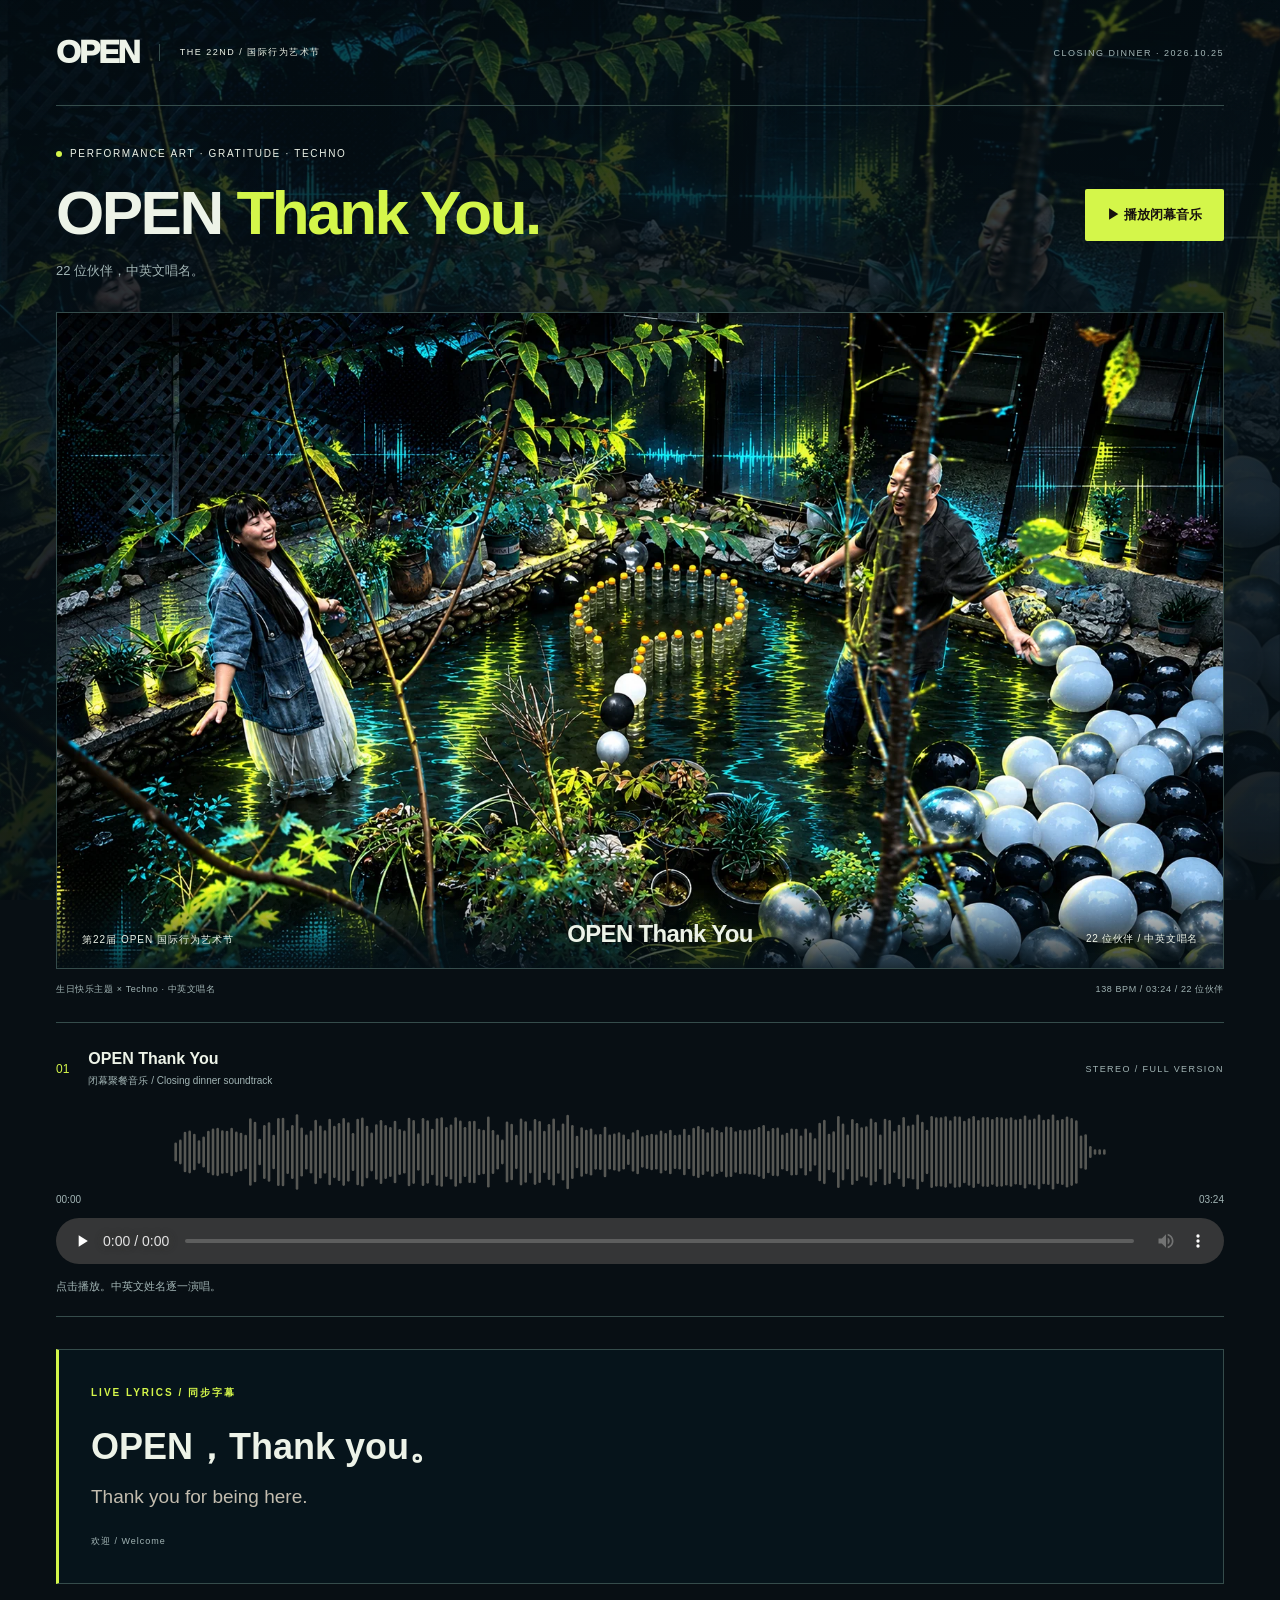
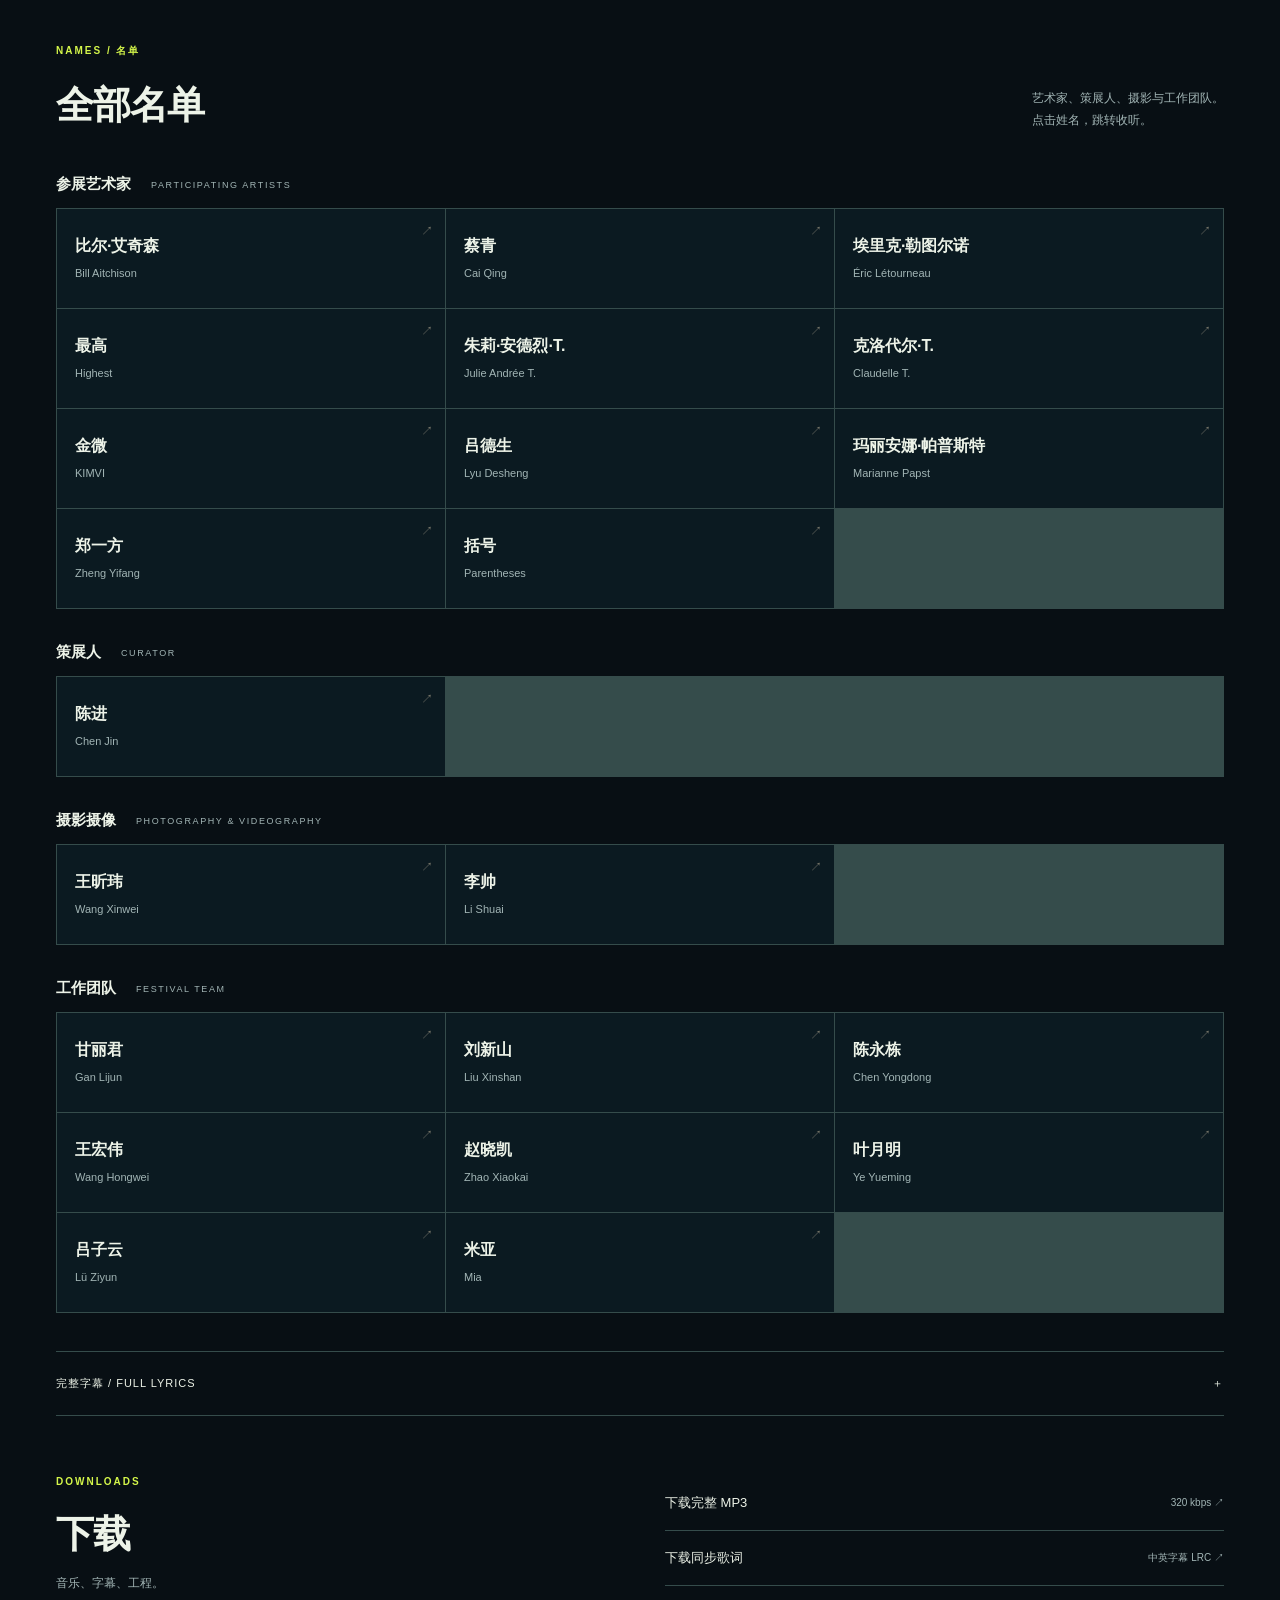
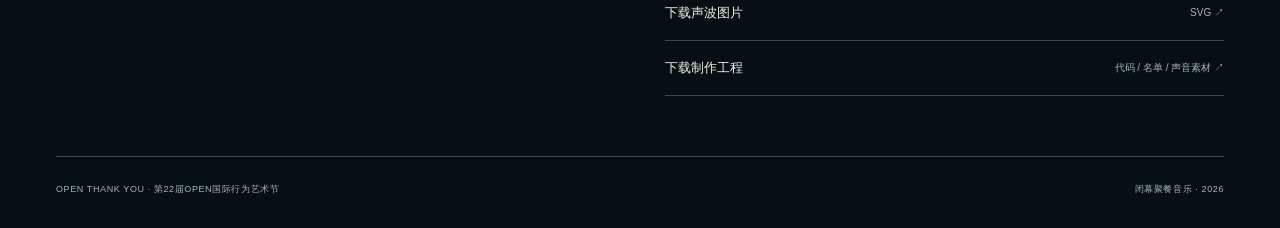
==== open-thank-you/index.html @ a4575317 "Add OPEN Thank You music page with full audio and performance photo" ====
<!doctype html><html lang="zh-CN"><head><meta charset="utf-8"><meta name="viewport" content="width=device-width,initial-scale=1"><meta name="theme-color" content="#11110f"><meta name="description" content="OPEN Thank You：第22届OPEN国际行为艺术节闭幕聚餐音乐。生日快乐歌旋律 × Techno，22位艺术家、策展人及工作人员的中英文唱名，同步字幕与完整音频下载。"><title>OPEN Thank You · 第22届国际行为艺术节</title><link rel="icon" href="assets/favicon.svg" type="image/svg+xml"><link rel="stylesheet" href="style.css?v=names2"></head><body><main>
<header><a href="#" class="brand">OPEN<span>THE 22ND / 国际行为艺术节</span></a><span class="header-note">CLOSING DINNER · 2026.10.25</span></header>
<section class="cover-section" aria-labelledby="title"><div class="cover-heading"><div><div class="eyebrow"><i></i> PERFORMANCE ART · GRATITUDE · TECHNO</div><h1 id="title">OPEN <em>Thank You.</em></h1><p class="cover-subtitle">22 位伙伴，中英文唱名。</p></div><button id="hero-play" class="play-button" type="button" aria-controls="audio" aria-pressed="false">▶ 播放闭幕音乐</button></div>
<figure class="illustrated-cover"><img src="assets/performance-techno-v2.webp" width="1672" height="941" alt="用户提供的现场照片经Techno风格化：两位表演者站在庭院池塘中，周围有环形瓶子装置、植物与黑白银气球，画面以冷青色和荧光绿呈现。" fetchpriority="high"><figcaption><span>第22届 OPEN 国际行为艺术节</span><strong>OPEN Thank You</strong><small>22 位伙伴 / 中英文唱名</small></figcaption></figure>
<div class="cover-footnote"><span>生日快乐主题 × Techno · 中英文唱名</span><span>138 BPM / 03:24 / 22 位伙伴</span></div></section>
<section class="player" aria-label="完整音乐播放器"><div class="player-top"><div><span class="track-no">01</span><div class="track-name">OPEN Thank You<small>闭幕聚餐音乐 / Closing dinner soundtrack</small></div></div><span class="quality">STEREO / FULL VERSION</span></div>
<div class="wave-wrap"><img src="assets/waveform-v2.svg" alt="歌曲声波图" width="1000" height="90"><div class="wave-progress" id="wave-progress" aria-hidden="true"><img src="assets/waveform-v2.svg" alt="" width="1000" height="90"></div><input id="seek" type="range" min="0" max="204" step=".1" value="0" aria-label="播放进度，单位秒"></div><div class="time-row"><span id="elapsed">00:00</span><span>03:24</span></div>
<audio id="audio" controls preload="none" src="assets/open-thank-you-v2.mp3"><track kind="subtitles" src="assets/subtitles-v2.vtt" srclang="zh" label="中英字幕">你的浏览器不支持音频播放，请使用下载链接。</audio><p id="status" class="hint" aria-live="polite">点击播放。中英文姓名逐一演唱。</p></section>
<section class="subtitle-panel" aria-label="同步中英字幕"><div id="caption-role" class="section-label">LIVE LYRICS / 同步字幕</div><p id="caption-main">OPEN，Thank you。</p><p id="caption-translation" lang="en">Thank you for being here.</p><span id="section-now">欢迎 / Welcome</span></section>
<section class="credits" aria-labelledby="credits-title"><div class="section-label">NAMES / 名单</div><div class="credits-heading"><h2 id="credits-title">全部名单</h2><p>艺术家、策展人、摄影与工作团队。<br>点击姓名，跳转收听。</p></div><section class="credit-group"><div class="group-label"><h3>参展艺术家</h3><span>PARTICIPATING ARTISTS</span></div><div class="people-grid"><button class="person" type="button" data-person="p00" data-seek="13.968" aria-label="收听 比尔·艾奇森 / Bill Aitchison"><span class="person-zh">比尔·艾奇森</span><span class="person-en" lang="en">Bill Aitchison</span><span class="person-play" aria-hidden="true">↗</span></button><button class="person" type="button" data-person="p01" data-seek="20.9246" aria-label="收听 蔡青 / Cai Qing"><span class="person-zh">蔡青</span><span class="person-en" lang="en">Cai Qing</span><span class="person-play" aria-hidden="true">↗</span></button><button class="person" type="button" data-person="p02" data-seek="27.8811" aria-label="收听 埃里克·勒图尔诺 / Éric Létourneau"><span class="person-zh">埃里克·勒图尔诺</span><span class="person-en" lang="en">Éric Létourneau</span><span class="person-play" aria-hidden="true">↗</span></button><button class="person" type="button" data-person="p03" data-seek="34.8376" aria-label="收听 最高 / Highest"><span class="person-zh">最高</span><span class="person-en" lang="en">Highest</span><span class="person-play" aria-hidden="true">↗</span></button><button class="person" type="button" data-person="p04" data-seek="41.7941" aria-label="收听 朱莉·安德烈·T. / Julie Andrée T."><span class="person-zh">朱莉·安德烈·T.</span><span class="person-en" lang="en">Julie Andrée T.</span><span class="person-play" aria-hidden="true">↗</span></button><button class="person" type="button" data-person="p05" data-seek="48.7507" aria-label="收听 克洛代尔·T. / Claudelle T."><span class="person-zh">克洛代尔·T.</span><span class="person-en" lang="en">Claudelle T.</span><span class="person-play" aria-hidden="true">↗</span></button><button class="person" type="button" data-person="p06" data-seek="55.7072" aria-label="收听 金微 / KIMVI"><span class="person-zh">金微</span><span class="person-en" lang="en">KIMVI</span><span class="person-play" aria-hidden="true">↗</span></button><button class="person" type="button" data-person="p07" data-seek="62.6637" aria-label="收听 吕德生 / Lyu Desheng"><span class="person-zh">吕德生</span><span class="person-en" lang="en">Lyu Desheng</span><span class="person-play" aria-hidden="true">↗</span></button><button class="person" type="button" data-person="p08" data-seek="69.6202" aria-label="收听 玛丽安娜·帕普斯特 / Marianne Papst"><span class="person-zh">玛丽安娜·帕普斯特</span><span class="person-en" lang="en">Marianne Papst</span><span class="person-play" aria-hidden="true">↗</span></button><button class="person" type="button" data-person="p09" data-seek="76.5767" aria-label="收听 郑一方 / Zheng Yifang"><span class="person-zh">郑一方</span><span class="person-en" lang="en">Zheng Yifang</span><span class="person-play" aria-hidden="true">↗</span></button><button class="person" type="button" data-person="p10" data-seek="83.5333" aria-label="收听 括号 / Parentheses"><span class="person-zh">括号</span><span class="person-en" lang="en">Parentheses</span><span class="person-play" aria-hidden="true">↗</span></button></div></section><section class="credit-group"><div class="group-label"><h3>策展人</h3><span>CURATOR</span></div><div class="people-grid"><button class="person" type="button" data-person="p11" data-seek="90.4898" aria-label="收听 陈进 / Chen Jin"><span class="person-zh">陈进</span><span class="person-en" lang="en">Chen Jin</span><span class="person-play" aria-hidden="true">↗</span></button></div></section><section class="credit-group"><div class="group-label"><h3>摄影摄像</h3><span>PHOTOGRAPHY & VIDEOGRAPHY</span></div><div class="people-grid"><button class="person" type="button" data-person="p12" data-seek="97.4463" aria-label="收听 王昕玮 / Wang Xinwei"><span class="person-zh">王昕玮</span><span class="person-en" lang="en">Wang Xinwei</span><span class="person-play" aria-hidden="true">↗</span></button><button class="person" type="button" data-person="p13" data-seek="104.4028" aria-label="收听 李帅 / Li Shuai"><span class="person-zh">李帅</span><span class="person-en" lang="en">Li Shuai</span><span class="person-play" aria-hidden="true">↗</span></button></div></section><section class="credit-group"><div class="group-label"><h3>工作团队</h3><span>FESTIVAL TEAM</span></div><div class="people-grid"><button class="person" type="button" data-person="p14" data-seek="111.3593" aria-label="收听 甘丽君 / Gan Lijun"><span class="person-zh">甘丽君</span><span class="person-en" lang="en">Gan Lijun</span><span class="person-play" aria-hidden="true">↗</span></button><button class="person" type="button" data-person="p15" data-seek="118.3159" aria-label="收听 刘新山 / Liu Xinshan"><span class="person-zh">刘新山</span><span class="person-en" lang="en">Liu Xinshan</span><span class="person-play" aria-hidden="true">↗</span></button><button class="person" type="button" data-person="p16" data-seek="125.2724" aria-label="收听 陈永栋 / Chen Yongdong"><span class="person-zh">陈永栋</span><span class="person-en" lang="en">Chen Yongdong</span><span class="person-play" aria-hidden="true">↗</span></button><button class="person" type="button" data-person="p17" data-seek="132.2289" aria-label="收听 王宏伟 / Wang Hongwei"><span class="person-zh">王宏伟</span><span class="person-en" lang="en">Wang Hongwei</span><span class="person-play" aria-hidden="true">↗</span></button><button class="person" type="button" data-person="p18" data-seek="139.1854" aria-label="收听 赵晓凯 / Zhao Xiaokai"><span class="person-zh">赵晓凯</span><span class="person-en" lang="en">Zhao Xiaokai</span><span class="person-play" aria-hidden="true">↗</span></button><button class="person" type="button" data-person="p19" data-seek="146.142" aria-label="收听 叶月明 / Ye Yueming"><span class="person-zh">叶月明</span><span class="person-en" lang="en">Ye Yueming</span><span class="person-play" aria-hidden="true">↗</span></button><button class="person" type="button" data-person="p20" data-seek="153.0985" aria-label="收听 吕子云 / Lü Ziyun"><span class="person-zh">吕子云</span><span class="person-en" lang="en">Lü Ziyun</span><span class="person-play" aria-hidden="true">↗</span></button><button class="person" type="button" data-person="p21" data-seek="160.055" aria-label="收听 米亚 / Mia"><span class="person-zh">米亚</span><span class="person-en" lang="en">Mia</span><span class="person-play" aria-hidden="true">↗</span></button></div></section></section>
<details class="full-lyrics"><summary>完整字幕 / FULL LYRICS <span>＋</span></summary><ol><li><button type="button" data-seek="1.7941"><time>00:01</time><span>Open，国际行为艺术节。<small>Open International Performance Art Festival.</small></span></button></li><li><button type="button" data-seek="7.0115"><time>00:07</time><span>Open International Performance Art Festival.<small>Open，国际行为艺术节。</small></span></button></li><li><button type="button" data-seek="13.968"><time>00:13</time><span>比尔·艾奇森<small>Bill Aitchison</small></span></button></li><li><button type="button" data-seek="17.4463"><time>00:17</time><span>Bill Aitchison<small>比尔·艾奇森</small></span></button></li><li><button type="button" data-seek="20.9246"><time>00:20</time><span>蔡青<small>Cai Qing</small></span></button></li><li><button type="button" data-seek="24.4028"><time>00:24</time><span>Cai Qing<small>蔡青</small></span></button></li><li><button type="button" data-seek="27.8811"><time>00:27</time><span>埃里克·勒图尔诺<small>Éric Létourneau</small></span></button></li><li><button type="button" data-seek="31.3593"><time>00:31</time><span>Éric Létourneau<small>埃里克·勒图尔诺</small></span></button></li><li><button type="button" data-seek="34.8376"><time>00:34</time><span>最高<small>Highest</small></span></button></li><li><button type="button" data-seek="38.3159"><time>00:38</time><span>Highest<small>最高</small></span></button></li><li><button type="button" data-seek="41.7941"><time>00:41</time><span>朱莉·安德烈·T.<small>Julie Andrée T.</small></span></button></li><li><button type="button" data-seek="45.2724"><time>00:45</time><span>Julie Andrée T.<small>朱莉·安德烈·T.</small></span></button></li><li><button type="button" data-seek="48.7507"><time>00:48</time><span>克洛代尔·T.<small>Claudelle T.</small></span></button></li><li><button type="button" data-seek="52.2289"><time>00:52</time><span>Claudelle T.<small>克洛代尔·T.</small></span></button></li><li><button type="button" data-seek="55.7072"><time>00:55</time><span>金微<small>KIMVI</small></span></button></li><li><button type="button" data-seek="59.1854"><time>00:59</time><span>KIMVI<small>金微</small></span></button></li><li><button type="button" data-seek="62.6637"><time>01:02</time><span>吕德生<small>Lyu Desheng</small></span></button></li><li><button type="button" data-seek="66.142"><time>01:06</time><span>Lyu Desheng<small>吕德生</small></span></button></li><li><button type="button" data-seek="69.6202"><time>01:09</time><span>玛丽安娜·帕普斯特<small>Marianne Papst</small></span></button></li><li><button type="button" data-seek="73.0985"><time>01:13</time><span>Marianne Papst<small>玛丽安娜·帕普斯特</small></span></button></li><li><button type="button" data-seek="76.5767"><time>01:16</time><span>郑一方<small>Zheng Yifang</small></span></button></li><li><button type="button" data-seek="80.055"><time>01:20</time><span>Zheng Yifang<small>郑一方</small></span></button></li><li><button type="button" data-seek="83.5333"><time>01:23</time><span>括号<small>Parentheses</small></span></button></li><li><button type="button" data-seek="87.0115"><time>01:27</time><span>Parentheses<small>括号</small></span></button></li><li><button type="button" data-seek="90.4898"><time>01:30</time><span>陈进<small>Chen Jin</small></span></button></li><li><button type="button" data-seek="93.968"><time>01:33</time><span>Chen Jin<small>陈进</small></span></button></li><li><button type="button" data-seek="97.4463"><time>01:37</time><span>王昕玮<small>Wang Xinwei</small></span></button></li><li><button type="button" data-seek="100.9246"><time>01:40</time><span>Wang Xinwei<small>王昕玮</small></span></button></li><li><button type="button" data-seek="104.4028"><time>01:44</time><span>李帅<small>Li Shuai</small></span></button></li><li><button type="button" data-seek="107.8811"><time>01:47</time><span>Li Shuai<small>李帅</small></span></button></li><li><button type="button" data-seek="111.3593"><time>01:51</time><span>甘丽君<small>Gan Lijun</small></span></button></li><li><button type="button" data-seek="114.8376"><time>01:54</time><span>Gan Lijun<small>甘丽君</small></span></button></li><li><button type="button" data-seek="118.3159"><time>01:58</time><span>刘新山<small>Liu Xinshan</small></span></button></li><li><button type="button" data-seek="121.7941"><time>02:01</time><span>Liu Xinshan<small>刘新山</small></span></button></li><li><button type="button" data-seek="125.2724"><time>02:05</time><span>陈永栋<small>Chen Yongdong</small></span></button></li><li><button type="button" data-seek="128.7507"><time>02:08</time><span>Chen Yongdong<small>陈永栋</small></span></button></li><li><button type="button" data-seek="132.2289"><time>02:12</time><span>王宏伟<small>Wang Hongwei</small></span></button></li><li><button type="button" data-seek="135.7072"><time>02:15</time><span>Wang Hongwei<small>王宏伟</small></span></button></li><li><button type="button" data-seek="139.1854"><time>02:19</time><span>赵晓凯<small>Zhao Xiaokai</small></span></button></li><li><button type="button" data-seek="142.6637"><time>02:22</time><span>Zhao Xiaokai<small>赵晓凯</small></span></button></li><li><button type="button" data-seek="146.142"><time>02:26</time><span>叶月明<small>Ye Yueming</small></span></button></li><li><button type="button" data-seek="149.6202"><time>02:29</time><span>Ye Yueming<small>叶月明</small></span></button></li><li><button type="button" data-seek="153.0985"><time>02:33</time><span>吕子云<small>Lü Ziyun</small></span></button></li><li><button type="button" data-seek="156.5767"><time>02:36</time><span>Lü Ziyun<small>吕子云</small></span></button></li><li><button type="button" data-seek="160.055"><time>02:40</time><span>米亚<small>Mia</small></span></button></li><li><button type="button" data-seek="163.5333"><time>02:43</time><span>Mia<small>米亚</small></span></button></li><li><button type="button" data-seek="198.6637"><time>03:18</time><span>Open, thank you.<small>Open，谢谢。</small></span></button></li></ol></details>
<section class="downloads"><div><div class="section-label">DOWNLOADS</div><h2>下载</h2><p>音乐、字幕、工程。</p></div><div class="download-links"><a href="assets/open-thank-you-v2.mp3" download>下载完整 MP3 <span>320 kbps ↗</span></a><a href="assets/open-thank-you-v2.lrc" download>下载同步歌词 <span>中英字幕 LRC ↗</span></a><a href="assets/waveform-v2.svg" download>下载声波图片 <span>SVG ↗</span></a><a href="assets/project-v2.zip" download>下载制作工程 <span>代码 / 名单 / 声音素材 ↗</span></a></div></section>
<footer><span>OPEN THANK YOU · 第22届OPEN国际行为艺术节</span><span>闭幕聚餐音乐 · 2026</span></footer></main><script src="app.js?v=names2" defer></script></body></html>
---- open-thank-you/style.css ----
:root{color-scheme:dark;--bg:#11110f;--paper:#f0ebdf;--muted:#a19c90;--red:#ff5038;--line:#38372f}*{box-sizing:border-box}body{margin:0;background:var(--bg);color:var(--paper);font-family:Arial,"PingFang SC","Microsoft YaHei",sans-serif}a{color:inherit}button,input{font-family:inherit}main{max-width:1280px;padding:0 56px;margin:auto}header{height:106px;display:flex;align-items:center;justify-content:space-between;border-bottom:1px solid var(--line);gap:20px}.brand{font-size:32px;letter-spacing:-2px;font-weight:1000;text-decoration:none;display:flex;align-items:center;gap:20px}.brand span{font-size:9px;letter-spacing:1.5px;font-weight:400;border-left:1px solid var(--line);padding-left:20px;line-height:1.8}.header-note{font-size:9px;letter-spacing:1.5px;color:var(--muted)}.cover-section{padding:42px 0 26px}.cover-heading{display:flex;align-items:center;justify-content:space-between;gap:28px;margin-bottom:30px}.eyebrow{font-size:10px;letter-spacing:1.7px;display:flex;align-items:center;gap:8px}.eyebrow i{height:6px;width:6px;border-radius:50%;background:var(--red)}h1{font-size:clamp(32px,5vw,62px);line-height:1.1;letter-spacing:-2.5px;margin:20px 0 14px;font-weight:900}h1 em{font-style:normal;color:var(--red)}.cover-subtitle{font-size:13px;color:var(--muted);line-height:1.6;margin:0}.play-button{padding:17px 22px;background:var(--red);border:0;border-radius:2px;color:#17110e;white-space:nowrap;cursor:pointer;font-size:13px;font-weight:700;min-height:48px}.play-button:hover{background:#ff735d}.illustrated-cover{margin:0;position:relative;overflow:hidden;border:1px solid var(--line);min-height:610px;isolation:isolate}.illustrated-cover img{position:absolute;inset:0;width:100%;height:100%;object-fit:cover;object-position:65% center;z-index:-2}.illustrated-cover:after{position:absolute;inset:0;content:"";z-index:-1;background:linear-gradient(90deg,#11110ff0 0%,#11110fb0 23%,#11110f35 49%,transparent 65%)}figcaption{width:50%;padding:44px 40px;min-height:610px;display:flex;flex-direction:column;justify-content:space-between;text-shadow:0 2px 8px #0009}figcaption>span{font-size:9px;letter-spacing:2px;line-height:1.7}figcaption p{font-size:clamp(24px,3.1vw,39px);line-height:1.5;letter-spacing:-1px;margin:36px 0}figcaption strong{color:#ff775c;font-weight:700}figcaption small{font-size:9px;letter-spacing:1.8px;line-height:1.8;color:#d7d0bd}.cover-footnote{display:flex;justify-content:space-between;gap:15px;margin-top:14px;color:var(--muted);font-size:9px;letter-spacing:.6px}.player{border-top:1px solid var(--line);border-bottom:1px solid var(--line);padding:27px 0 18px}.player-top,.player-top>div{display:flex;align-items:center;gap:19px}.player-top{justify-content:space-between}.track-no{font-size:12px;color:var(--red)}.track-name{font-weight:700;font-size:16px}.track-name small{display:block;font-size:10px;color:var(--muted);font-weight:400;margin-top:6px}.quality{font-size:9px;letter-spacing:1.4px;color:var(--muted)}.wave-wrap{position:relative;height:84px;overflow:hidden;margin-top:22px}.wave-wrap>img{width:100%;height:84px;display:block;opacity:.45}.wave-progress{position:absolute;left:0;top:0;height:84px;width:0;overflow:hidden;pointer-events:none}.wave-progress img{position:absolute;left:0;top:0;width:var(--wave-width,1100px);height:84px;filter:brightness(.8) sepia(1) saturate(9) hue-rotate(322deg)}.wave-wrap input{position:absolute;inset:0;width:100%;height:100%;opacity:.001;cursor:pointer;margin:0}.wave-wrap:focus-within{outline:2px solid var(--red);outline-offset:3px}.time-row{display:flex;justify-content:space-between;font-variant-numeric:tabular-nums;font-size:10px;color:var(--muted);margin:0 0 13px}audio{display:block;width:100%;height:46px;accent-color:var(--red)}.hint{font-size:11px;color:var(--muted);line-height:1.6;margin:14px 0 0;min-height:20px}.section-label{font-size:10px;letter-spacing:2px;color:var(--red);font-weight:700}.subtitle-panel{margin:32px 0 60px;padding:34px 32px;background:#1a1a15;border:1px solid var(--line);border-left:3px solid var(--red);min-height:235px;display:flex;flex-direction:column;justify-content:center}#caption-main{font-size:clamp(21px,3.2vw,36px);line-height:1.5;margin:20px 0 8px;font-weight:700;overflow-wrap:anywhere}#caption-translation{font-size:clamp(13px,1.6vw,19px);line-height:1.6;color:#c3bdaf;margin:0}#section-now{font-size:9px;letter-spacing:1px;color:var(--muted);margin-top:23px}.credits-heading{display:flex;justify-content:space-between;align-items:end;gap:30px;margin:20px 0 43px}h2{font-size:clamp(26px,3vw,40px);line-height:1.4;letter-spacing:-1px;margin:0}.credits-heading p{font-size:12px;color:var(--muted);line-height:1.9;margin:0}.credit-group{margin-bottom:34px}.group-label{display:flex;align-items:center;gap:20px;margin-bottom:14px}.group-label h3{font-size:15px;font-weight:700;margin:0}.group-label>span{font-size:9px;letter-spacing:1.6px;color:var(--muted)}.people-grid{display:grid;grid-template-columns:repeat(3,1fr);gap:1px;background:var(--line);border:1px solid var(--line)}.person{border:0;background:var(--bg);padding:23px 18px;position:relative;text-align:left;cursor:pointer;min-height:99px;color:var(--paper);transition:background .15s}.person-zh{display:block;font-size:16px;font-weight:700;line-height:1.5;padding-right:10px}.person-en{display:block;font-size:11px;color:var(--muted);margin-top:7px;line-height:1.6;padding-right:8px}.person-play{position:absolute;right:12px;top:14px;color:#777569;font-size:12px}.person:hover,.person.active{background:#34251a}.person.active{box-shadow:inset 0 -3px var(--red)}.person.active .person-zh,.person:hover .person-play{color:var(--red)}.full-lyrics{border-top:1px solid var(--line);border-bottom:1px solid var(--line);margin-top:38px}.full-lyrics summary{display:flex;justify-content:space-between;cursor:pointer;font-size:11px;letter-spacing:1px;padding:24px 0;list-style:none}.full-lyrics summary::-webkit-details-marker{display:none}.full-lyrics ol{list-style:none;padding:0;margin:0 0 20px}.full-lyrics li{border-top:1px solid var(--line)}.full-lyrics li button{display:flex;gap:26px;width:100%;background:none;border:0;text-align:left;color:var(--paper);padding:15px 4px;cursor:pointer;line-height:1.7;font-size:13px}.full-lyrics time{color:var(--red);font-size:10px;white-space:nowrap;min-width:38px}.full-lyrics small{display:block;color:var(--muted);font-size:11px;line-height:1.6}.downloads{display:grid;grid-template-columns:1fr 1fr;gap:50px;padding:60px 0}.downloads h2{margin-top:20px}.downloads p{font-size:12px;color:var(--muted);line-height:1.8}.download-links a{display:flex;justify-content:space-between;gap:15px;align-items:center;border-bottom:1px solid var(--line);padding:18px 0;text-decoration:none;font-size:13px}.download-links a span{font-size:10px;color:var(--muted)}.download-links a:hover{color:var(--red)}footer{border-top:1px solid var(--line);padding:25px 0 32px;display:flex;justify-content:space-between;gap:20px;color:var(--muted);font-size:9px;line-height:1.6;letter-spacing:.6px}button:focus-visible,a:focus-visible,summary:focus-visible{outline:2px solid var(--red);outline-offset:4px}@media(max-width:760px){main{padding:0 23px}header{height:82px}.brand{font-size:27px;gap:12px}.brand span{font-size:7px;padding-left:12px;letter-spacing:1px}.header-note{font-size:7px;text-align:right;max-width:90px;line-height:1.7}.cover-section{padding:28px 0 24px}.cover-heading{display:block;margin-bottom:24px}h1{font-size:39px;letter-spacing:-2px}.eyebrow{font-size:8px;letter-spacing:1px}.cover-subtitle{font-size:11px}.play-button{margin-top:22px;padding:14px 22px;font-size:12px}.illustrated-cover{min-height:0}.illustrated-cover img{position:relative;height:auto;aspect-ratio:3/2;object-fit:contain}.illustrated-cover:after{display:none}figcaption{width:100%;min-height:0;padding:24px;background:#181813;gap:20px;display:grid;grid-template-columns:1fr 1fr}figcaption>span{grid-column:1/-1;font-size:8px;letter-spacing:1.3px}figcaption p{font-size:24px;margin:0;line-height:1.5}figcaption small{font-size:7px;letter-spacing:.6px;line-height:1.9;align-self:end}.cover-footnote{font-size:8px;line-height:1.7}.cover-footnote>span{max-width:52%}.cover-footnote>span:last-child{text-align:right}.quality{display:none}.wave-wrap,.wave-wrap>img,.wave-progress,.wave-progress img{height:66px}.subtitle-panel{padding:26px 20px;min-height:230px;margin-bottom:43px}#caption-main{font-size:24px}.credits-heading{display:block;margin-bottom:30px}.credits-heading h2{font-size:31px}.credits-heading p{margin-top:18px;font-size:11px}.people-grid{grid-template-columns:repeat(2,1fr)}.person{padding:19px 13px;min-height:96px}.person-zh{font-size:14px}.person-en{font-size:10px}.group-label{align-items:start;gap:13px}.group-label>span{font-size:8px;line-height:1.7;max-width:160px}.group-label h3{font-size:14px;white-space:nowrap}.downloads{grid-template-columns:1fr;gap:18px;padding:40px 0}.downloads h2{font-size:30px}.full-lyrics li button{gap:13px;font-size:12px}.full-lyrics small{font-size:10px}footer{display:block;font-size:8px}footer span{display:block;margin-bottom:8px}}@media(max-width:360px){h1{font-size:34px}.people-grid{grid-template-columns:1fr}figcaption{grid-template-columns:1fr}figcaption small{font-size:8px}}@media(prefers-reduced-motion:reduce){*{transition:none!important}}

/* Photo-led techno edition. */
:root{--bg:#080f14;--paper:#edf3e8;--muted:#a2b5b5;--red:#d4f64a;--line:#354c4b}
body{background:var(--bg);isolation:isolate;min-height:100vh}
body:before{content:"";position:fixed;inset:0;z-index:-2;background:url("assets/performance-techno-v2.webp") center center/cover no-repeat}
body:after{content:"";position:fixed;inset:0;z-index:-1;background:linear-gradient(180deg,#041017b8,#051017df 40%,#050d12eb)}
.illustrated-cover{min-height:0;aspect-ratio:1672/941;background:#071219}
.illustrated-cover img{position:relative;display:block;width:100%;height:auto;object-fit:contain;object-position:center;z-index:-2}
.illustrated-cover:after{display:none}
.illustrated-cover figcaption{position:absolute;bottom:0;left:0;width:100%;min-height:0;padding:32px 25px 20px;background:linear-gradient(transparent,#041017db);display:flex;flex-direction:row;align-items:end;justify-content:space-between;gap:15px}
.illustrated-cover figcaption span{font-size:10px;letter-spacing:1px}.illustrated-cover figcaption strong{font-size:24px;color:var(--paper);letter-spacing:-.7px}.illustrated-cover figcaption small{font-size:10px;letter-spacing:.7px;white-space:nowrap;color:var(--paper)}
.subtitle-panel{background:#07151de8}.person{background:#07151de8}.person:hover,.person.active{background:#1e3431ed}.wave-progress img{filter:brightness(1.1) sepia(1) saturate(5) hue-rotate(23deg)}
.play-button:hover{background:#e2ff7b}.full-lyrics li button{background:#07151d90}.person.active .person-zh,.person:hover .person-play{color:var(--red)}
@media(max-width:760px){.illustrated-cover{min-height:0;aspect-ratio:1672/941}.illustrated-cover img{aspect-ratio:1672/941;height:auto}.illustrated-cover figcaption{padding:22px 12px 10px;display:flex;gap:8px}.illustrated-cover figcaption span{font-size:7px;max-width:42%;line-height:1.5;letter-spacing:0}.illustrated-cover figcaption strong{font-size:15px;white-space:nowrap}.illustrated-cover figcaption small{display:none}.cover-footnote>span{max-width:55%}body:before{background-position:center top}.credits-heading{margin-bottom:26px}}
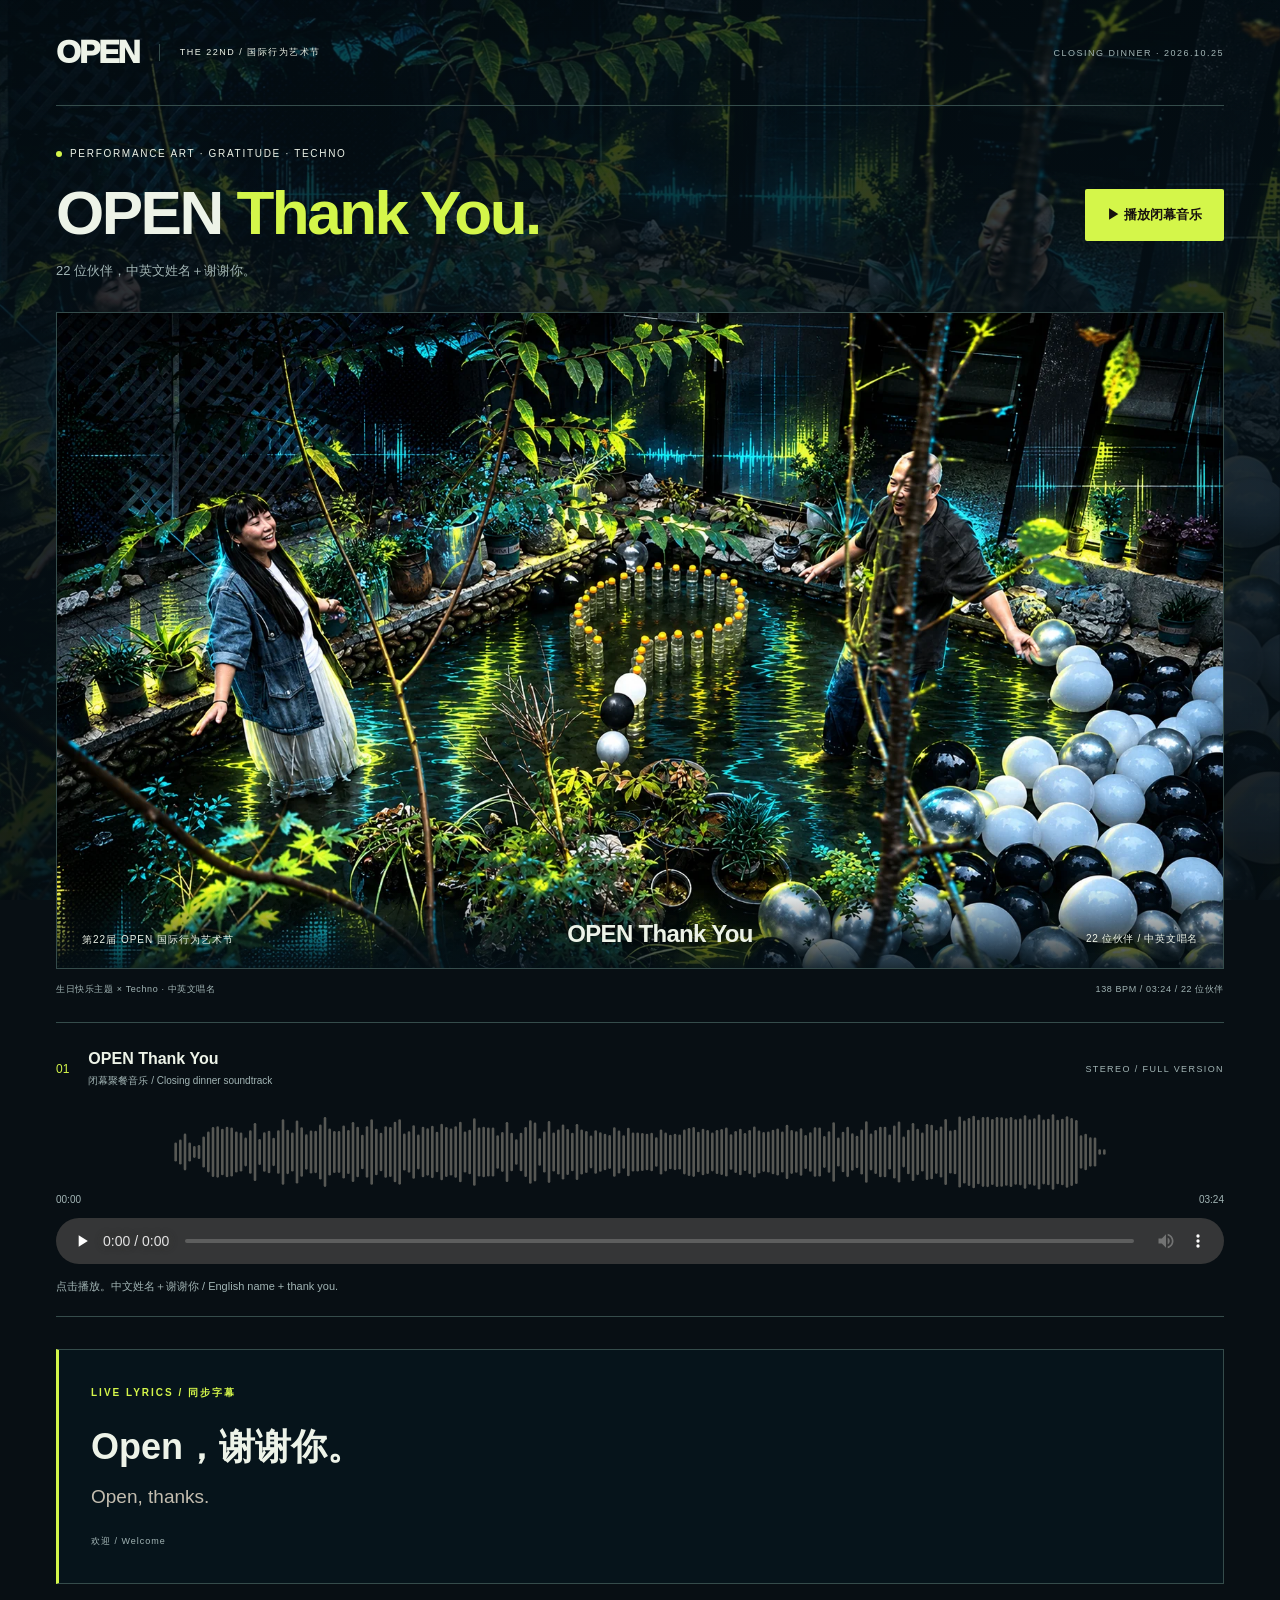
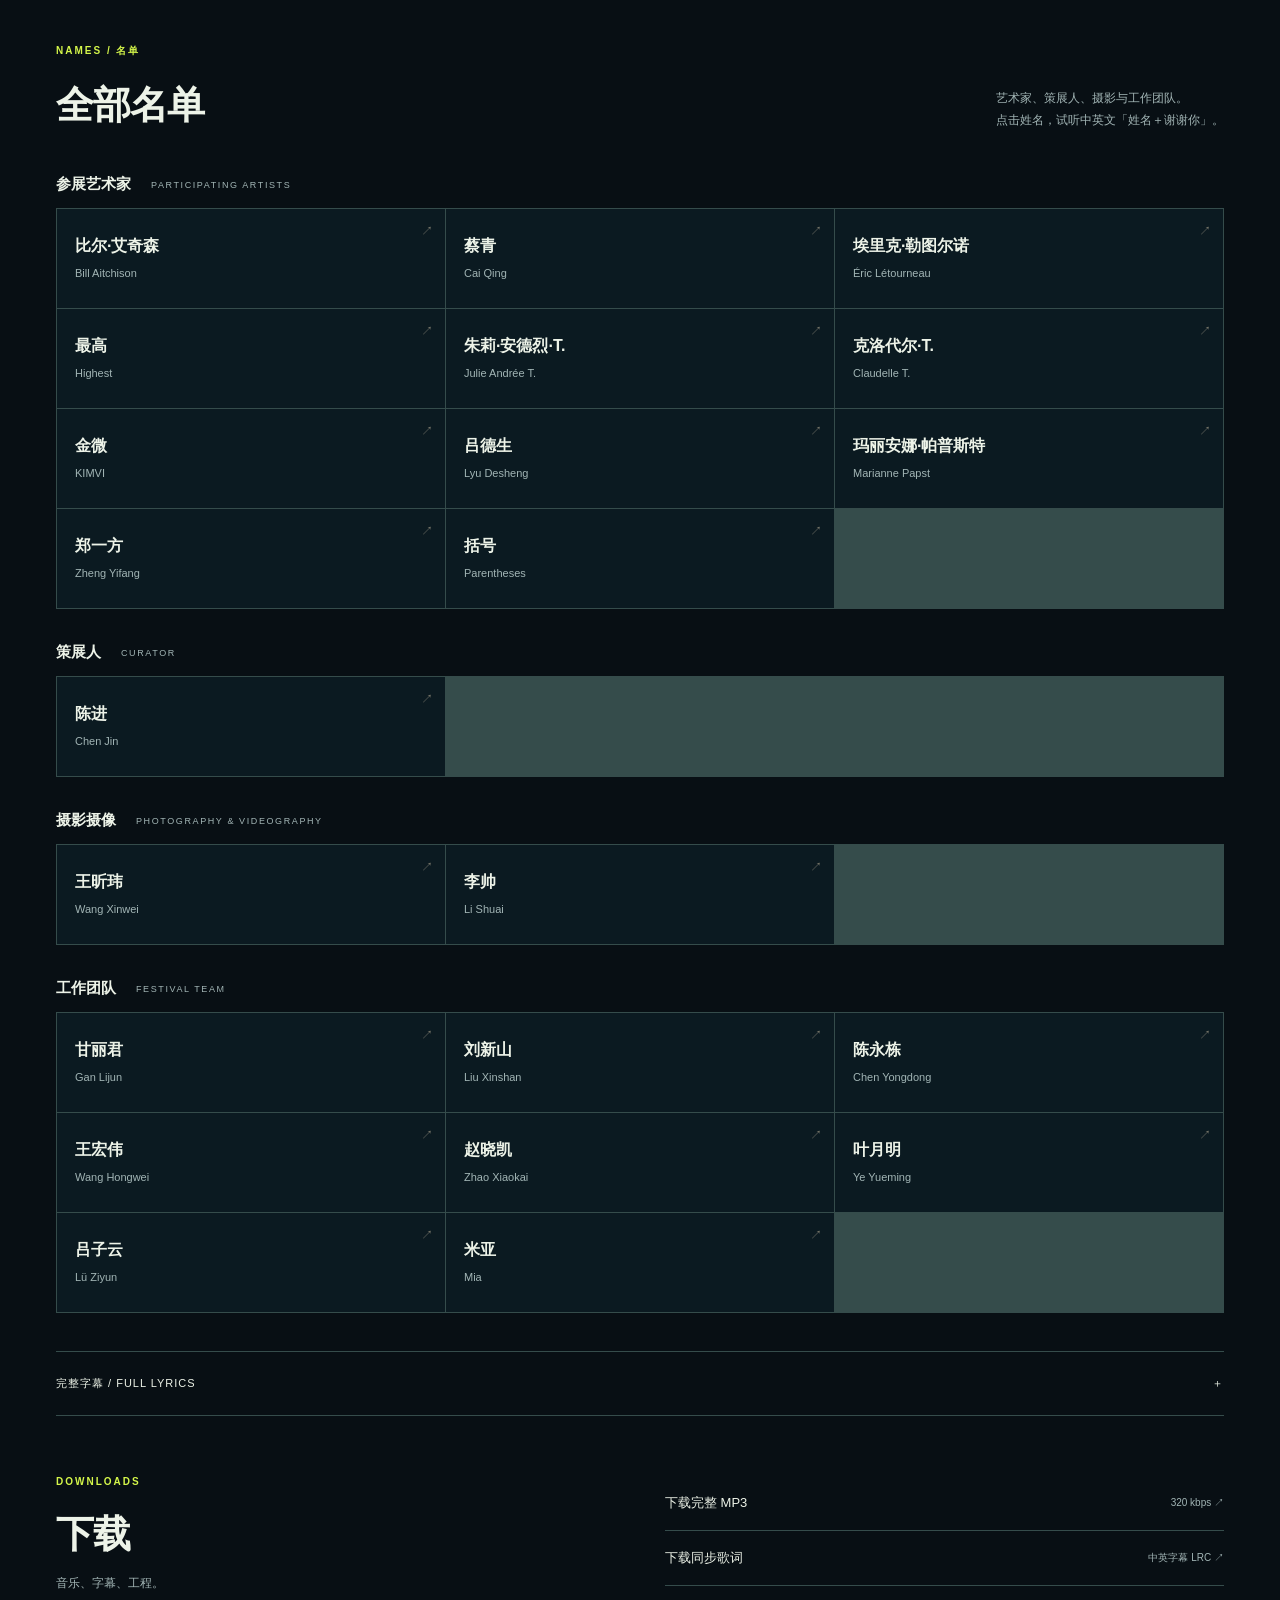
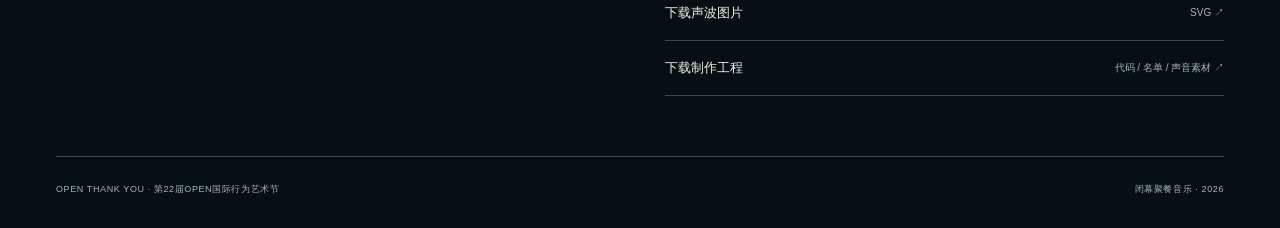
==== commit 728e920d: "Thank every participant by name in Chinese and English; update audio and previews" ====
--- a/open-thank-you/index.html
+++ b/open-thank-you/index.html
@@ -1,13 +1,13 @@
 <!doctype html><html lang="zh-CN"><head><meta charset="utf-8"><meta name="viewport" content="width=device-width,initial-scale=1"><meta name="theme-color" content="#11110f"><meta name="description" content="OPEN Thank You：第22届OPEN国际行为艺术节闭幕聚餐音乐。生日快乐歌旋律 × Techno，22位艺术家、策展人及工作人员的中英文唱名，同步字幕与完整音频下载。"><title>OPEN Thank You · 第22届国际行为艺术节</title><link rel="icon" href="assets/favicon.svg" type="image/svg+xml"><link rel="stylesheet" href="style.css?v=names2"></head><body><main>
 <header><a href="#" class="brand">OPEN<span>THE 22ND / 国际行为艺术节</span></a><span class="header-note">CLOSING DINNER · 2026.10.25</span></header>
-<section class="cover-section" aria-labelledby="title"><div class="cover-heading"><div><div class="eyebrow"><i></i> PERFORMANCE ART · GRATITUDE · TECHNO</div><h1 id="title">OPEN <em>Thank You.</em></h1><p class="cover-subtitle">22 位伙伴，中英文唱名。</p></div><button id="hero-play" class="play-button" type="button" aria-controls="audio" aria-pressed="false">▶ 播放闭幕音乐</button></div>
+<section class="cover-section" aria-labelledby="title"><div class="cover-heading"><div><div class="eyebrow"><i></i> PERFORMANCE ART · GRATITUDE · TECHNO</div><h1 id="title">OPEN <em>Thank You.</em></h1><p class="cover-subtitle">22 位伙伴，中英文姓名＋谢谢你。</p></div><button id="hero-play" class="play-button" type="button" aria-controls="audio" aria-pressed="false">▶ 播放闭幕音乐</button></div>
 <figure class="illustrated-cover"><img src="assets/performance-techno-v2.webp" width="1672" height="941" alt="用户提供的现场照片经Techno风格化：两位表演者站在庭院池塘中，周围有环形瓶子装置、植物与黑白银气球，画面以冷青色和荧光绿呈现。" fetchpriority="high"><figcaption><span>第22届 OPEN 国际行为艺术节</span><strong>OPEN Thank You</strong><small>22 位伙伴 / 中英文唱名</small></figcaption></figure>
 <div class="cover-footnote"><span>生日快乐主题 × Techno · 中英文唱名</span><span>138 BPM / 03:24 / 22 位伙伴</span></div></section>
 <section class="player" aria-label="完整音乐播放器"><div class="player-top"><div><span class="track-no">01</span><div class="track-name">OPEN Thank You<small>闭幕聚餐音乐 / Closing dinner soundtrack</small></div></div><span class="quality">STEREO / FULL VERSION</span></div>
-<div class="wave-wrap"><img src="assets/waveform-v2.svg" alt="歌曲声波图" width="1000" height="90"><div class="wave-progress" id="wave-progress" aria-hidden="true"><img src="assets/waveform-v2.svg" alt="" width="1000" height="90"></div><input id="seek" type="range" min="0" max="204" step=".1" value="0" aria-label="播放进度，单位秒"></div><div class="time-row"><span id="elapsed">00:00</span><span>03:24</span></div>
-<audio id="audio" controls preload="none" src="assets/open-thank-you-v2.mp3"><track kind="subtitles" src="assets/subtitles-v2.vtt" srclang="zh" label="中英字幕">你的浏览器不支持音频播放，请使用下载链接。</audio><p id="status" class="hint" aria-live="polite">点击播放。中英文姓名逐一演唱。</p></section>
-<section class="subtitle-panel" aria-label="同步中英字幕"><div id="caption-role" class="section-label">LIVE LYRICS / 同步字幕</div><p id="caption-main">OPEN，Thank you。</p><p id="caption-translation" lang="en">Thank you for being here.</p><span id="section-now">欢迎 / Welcome</span></section>
-<section class="credits" aria-labelledby="credits-title"><div class="section-label">NAMES / 名单</div><div class="credits-heading"><h2 id="credits-title">全部名单</h2><p>艺术家、策展人、摄影与工作团队。<br>点击姓名，跳转收听。</p></div><section class="credit-group"><div class="group-label"><h3>参展艺术家</h3><span>PARTICIPATING ARTISTS</span></div><div class="people-grid"><button class="person" type="button" data-person="p00" data-seek="13.968" aria-label="收听 比尔·艾奇森 / Bill Aitchison"><span class="person-zh">比尔·艾奇森</span><span class="person-en" lang="en">Bill Aitchison</span><span class="person-play" aria-hidden="true">↗</span></button><button class="person" type="button" data-person="p01" data-seek="20.9246" aria-label="收听 蔡青 / Cai Qing"><span class="person-zh">蔡青</span><span class="person-en" lang="en">Cai Qing</span><span class="person-play" aria-hidden="true">↗</span></button><button class="person" type="button" data-person="p02" data-seek="27.8811" aria-label="收听 埃里克·勒图尔诺 / Éric Létourneau"><span class="person-zh">埃里克·勒图尔诺</span><span class="person-en" lang="en">Éric Létourneau</span><span class="person-play" aria-hidden="true">↗</span></button><button class="person" type="button" data-person="p03" data-seek="34.8376" aria-label="收听 最高 / Highest"><span class="person-zh">最高</span><span class="person-en" lang="en">Highest</span><span class="person-play" aria-hidden="true">↗</span></button><button class="person" type="button" data-person="p04" data-seek="41.7941" aria-label="收听 朱莉·安德烈·T. / Julie Andrée T."><span class="person-zh">朱莉·安德烈·T.</span><span class="person-en" lang="en">Julie Andrée T.</span><span class="person-play" aria-hidden="true">↗</span></button><button class="person" type="button" data-person="p05" data-seek="48.7507" aria-label="收听 克洛代尔·T. / Claudelle T."><span class="person-zh">克洛代尔·T.</span><span class="person-en" lang="en">Claudelle T.</span><span class="person-play" aria-hidden="true">↗</span></button><button class="person" type="button" data-person="p06" data-seek="55.7072" aria-label="收听 金微 / KIMVI"><span class="person-zh">金微</span><span class="person-en" lang="en">KIMVI</span><span class="person-play" aria-hidden="true">↗</span></button><button class="person" type="button" data-person="p07" data-seek="62.6637" aria-label="收听 吕德生 / Lyu Desheng"><span class="person-zh">吕德生</span><span class="person-en" lang="en">Lyu Desheng</span><span class="person-play" aria-hidden="true">↗</span></button><button class="person" type="button" data-person="p08" data-seek="69.6202" aria-label="收听 玛丽安娜·帕普斯特 / Marianne Papst"><span class="person-zh">玛丽安娜·帕普斯特</span><span class="person-en" lang="en">Marianne Papst</span><span class="person-play" aria-hidden="true">↗</span></button><button class="person" type="button" data-person="p09" data-seek="76.5767" aria-label="收听 郑一方 / Zheng Yifang"><span class="person-zh">郑一方</span><span class="person-en" lang="en">Zheng Yifang</span><span class="person-play" aria-hidden="true">↗</span></button><button class="person" type="button" data-person="p10" data-seek="83.5333" aria-label="收听 括号 / Parentheses"><span class="person-zh">括号</span><span class="person-en" lang="en">Parentheses</span><span class="person-play" aria-hidden="true">↗</span></button></div></section><section class="credit-group"><div class="group-label"><h3>策展人</h3><span>CURATOR</span></div><div class="people-grid"><button class="person" type="button" data-person="p11" data-seek="90.4898" aria-label="收听 陈进 / Chen Jin"><span class="person-zh">陈进</span><span class="person-en" lang="en">Chen Jin</span><span class="person-play" aria-hidden="true">↗</span></button></div></section><section class="credit-group"><div class="group-label"><h3>摄影摄像</h3><span>PHOTOGRAPHY & VIDEOGRAPHY</span></div><div class="people-grid"><button class="person" type="button" data-person="p12" data-seek="97.4463" aria-label="收听 王昕玮 / Wang Xinwei"><span class="person-zh">王昕玮</span><span class="person-en" lang="en">Wang Xinwei</span><span class="person-play" aria-hidden="true">↗</span></button><button class="person" type="button" data-person="p13" data-seek="104.4028" aria-label="收听 李帅 / Li Shuai"><span class="person-zh">李帅</span><span class="person-en" lang="en">Li Shuai</span><span class="person-play" aria-hidden="true">↗</span></button></div></section><section class="credit-group"><div class="group-label"><h3>工作团队</h3><span>FESTIVAL TEAM</span></div><div class="people-grid"><button class="person" type="button" data-person="p14" data-seek="111.3593" aria-label="收听 甘丽君 / Gan Lijun"><span class="person-zh">甘丽君</span><span class="person-en" lang="en">Gan Lijun</span><span class="person-play" aria-hidden="true">↗</span></button><button class="person" type="button" data-person="p15" data-seek="118.3159" aria-label="收听 刘新山 / Liu Xinshan"><span class="person-zh">刘新山</span><span class="person-en" lang="en">Liu Xinshan</span><span class="person-play" aria-hidden="true">↗</span></button><button class="person" type="button" data-person="p16" data-seek="125.2724" aria-label="收听 陈永栋 / Chen Yongdong"><span class="person-zh">陈永栋</span><span class="person-en" lang="en">Chen Yongdong</span><span class="person-play" aria-hidden="true">↗</span></button><button class="person" type="button" data-person="p17" data-seek="132.2289" aria-label="收听 王宏伟 / Wang Hongwei"><span class="person-zh">王宏伟</span><span class="person-en" lang="en">Wang Hongwei</span><span class="person-play" aria-hidden="true">↗</span></button><button class="person" type="button" data-person="p18" data-seek="139.1854" aria-label="收听 赵晓凯 / Zhao Xiaokai"><span class="person-zh">赵晓凯</span><span class="person-en" lang="en">Zhao Xiaokai</span><span class="person-play" aria-hidden="true">↗</span></button><button class="person" type="button" data-person="p19" data-seek="146.142" aria-label="收听 叶月明 / Ye Yueming"><span class="person-zh">叶月明</span><span class="person-en" lang="en">Ye Yueming</span><span class="person-play" aria-hidden="true">↗</span></button><button class="person" type="button" data-person="p20" data-seek="153.0985" aria-label="收听 吕子云 / Lü Ziyun"><span class="person-zh">吕子云</span><span class="person-en" lang="en">Lü Ziyun</span><span class="person-play" aria-hidden="true">↗</span></button><button class="person" type="button" data-person="p21" data-seek="160.055" aria-label="收听 米亚 / Mia"><span class="person-zh">米亚</span><span class="person-en" lang="en">Mia</span><span class="person-play" aria-hidden="true">↗</span></button></div></section></section>
-<details class="full-lyrics"><summary>完整字幕 / FULL LYRICS <span>＋</span></summary><ol><li><button type="button" data-seek="1.7941"><time>00:01</time><span>Open，国际行为艺术节。<small>Open International Performance Art Festival.</small></span></button></li><li><button type="button" data-seek="7.0115"><time>00:07</time><span>Open International Performance Art Festival.<small>Open，国际行为艺术节。</small></span></button></li><li><button type="button" data-seek="13.968"><time>00:13</time><span>比尔·艾奇森<small>Bill Aitchison</small></span></button></li><li><button type="button" data-seek="17.4463"><time>00:17</time><span>Bill Aitchison<small>比尔·艾奇森</small></span></button></li><li><button type="button" data-seek="20.9246"><time>00:20</time><span>蔡青<small>Cai Qing</small></span></button></li><li><button type="button" data-seek="24.4028"><time>00:24</time><span>Cai Qing<small>蔡青</small></span></button></li><li><button type="button" data-seek="27.8811"><time>00:27</time><span>埃里克·勒图尔诺<small>Éric Létourneau</small></span></button></li><li><button type="button" data-seek="31.3593"><time>00:31</time><span>Éric Létourneau<small>埃里克·勒图尔诺</small></span></button></li><li><button type="button" data-seek="34.8376"><time>00:34</time><span>最高<small>Highest</small></span></button></li><li><button type="button" data-seek="38.3159"><time>00:38</time><span>Highest<small>最高</small></span></button></li><li><button type="button" data-seek="41.7941"><time>00:41</time><span>朱莉·安德烈·T.<small>Julie Andrée T.</small></span></button></li><li><button type="button" data-seek="45.2724"><time>00:45</time><span>Julie Andrée T.<small>朱莉·安德烈·T.</small></span></button></li><li><button type="button" data-seek="48.7507"><time>00:48</time><span>克洛代尔·T.<small>Claudelle T.</small></span></button></li><li><button type="button" data-seek="52.2289"><time>00:52</time><span>Claudelle T.<small>克洛代尔·T.</small></span></button></li><li><button type="button" data-seek="55.7072"><time>00:55</time><span>金微<small>KIMVI</small></span></button></li><li><button type="button" data-seek="59.1854"><time>00:59</time><span>KIMVI<small>金微</small></span></button></li><li><button type="button" data-seek="62.6637"><time>01:02</time><span>吕德生<small>Lyu Desheng</small></span></button></li><li><button type="button" data-seek="66.142"><time>01:06</time><span>Lyu Desheng<small>吕德生</small></span></button></li><li><button type="button" data-seek="69.6202"><time>01:09</time><span>玛丽安娜·帕普斯特<small>Marianne Papst</small></span></button></li><li><button type="button" data-seek="73.0985"><time>01:13</time><span>Marianne Papst<small>玛丽安娜·帕普斯特</small></span></button></li><li><button type="button" data-seek="76.5767"><time>01:16</time><span>郑一方<small>Zheng Yifang</small></span></button></li><li><button type="button" data-seek="80.055"><time>01:20</time><span>Zheng Yifang<small>郑一方</small></span></button></li><li><button type="button" data-seek="83.5333"><time>01:23</time><span>括号<small>Parentheses</small></span></button></li><li><button type="button" data-seek="87.0115"><time>01:27</time><span>Parentheses<small>括号</small></span></button></li><li><button type="button" data-seek="90.4898"><time>01:30</time><span>陈进<small>Chen Jin</small></span></button></li><li><button type="button" data-seek="93.968"><time>01:33</time><span>Chen Jin<small>陈进</small></span></button></li><li><button type="button" data-seek="97.4463"><time>01:37</time><span>王昕玮<small>Wang Xinwei</small></span></button></li><li><button type="button" data-seek="100.9246"><time>01:40</time><span>Wang Xinwei<small>王昕玮</small></span></button></li><li><button type="button" data-seek="104.4028"><time>01:44</time><span>李帅<small>Li Shuai</small></span></button></li><li><button type="button" data-seek="107.8811"><time>01:47</time><span>Li Shuai<small>李帅</small></span></button></li><li><button type="button" data-seek="111.3593"><time>01:51</time><span>甘丽君<small>Gan Lijun</small></span></button></li><li><button type="button" data-seek="114.8376"><time>01:54</time><span>Gan Lijun<small>甘丽君</small></span></button></li><li><button type="button" data-seek="118.3159"><time>01:58</time><span>刘新山<small>Liu Xinshan</small></span></button></li><li><button type="button" data-seek="121.7941"><time>02:01</time><span>Liu Xinshan<small>刘新山</small></span></button></li><li><button type="button" data-seek="125.2724"><time>02:05</time><span>陈永栋<small>Chen Yongdong</small></span></button></li><li><button type="button" data-seek="128.7507"><time>02:08</time><span>Chen Yongdong<small>陈永栋</small></span></button></li><li><button type="button" data-seek="132.2289"><time>02:12</time><span>王宏伟<small>Wang Hongwei</small></span></button></li><li><button type="button" data-seek="135.7072"><time>02:15</time><span>Wang Hongwei<small>王宏伟</small></span></button></li><li><button type="button" data-seek="139.1854"><time>02:19</time><span>赵晓凯<small>Zhao Xiaokai</small></span></button></li><li><button type="button" data-seek="142.6637"><time>02:22</time><span>Zhao Xiaokai<small>赵晓凯</small></span></button></li><li><button type="button" data-seek="146.142"><time>02:26</time><span>叶月明<small>Ye Yueming</small></span></button></li><li><button type="button" data-seek="149.6202"><time>02:29</time><span>Ye Yueming<small>叶月明</small></span></button></li><li><button type="button" data-seek="153.0985"><time>02:33</time><span>吕子云<small>Lü Ziyun</small></span></button></li><li><button type="button" data-seek="156.5767"><time>02:36</time><span>Lü Ziyun<small>吕子云</small></span></button></li><li><button type="button" data-seek="160.055"><time>02:40</time><span>米亚<small>Mia</small></span></button></li><li><button type="button" data-seek="163.5333"><time>02:43</time><span>Mia<small>米亚</small></span></button></li><li><button type="button" data-seek="198.6637"><time>03:18</time><span>Open, thank you.<small>Open，谢谢。</small></span></button></li></ol></details>
-<section class="downloads"><div><div class="section-label">DOWNLOADS</div><h2>下载</h2><p>音乐、字幕、工程。</p></div><div class="download-links"><a href="assets/open-thank-you-v2.mp3" download>下载完整 MP3 <span>320 kbps ↗</span></a><a href="assets/open-thank-you-v2.lrc" download>下载同步歌词 <span>中英字幕 LRC ↗</span></a><a href="assets/waveform-v2.svg" download>下载声波图片 <span>SVG ↗</span></a><a href="assets/project-v2.zip" download>下载制作工程 <span>代码 / 名单 / 声音素材 ↗</span></a></div></section>
-<footer><span>OPEN THANK YOU · 第22届OPEN国际行为艺术节</span><span>闭幕聚餐音乐 · 2026</span></footer></main><script src="app.js?v=names2" defer></script></body></html>+<div class="wave-wrap"><img src="assets/waveform-v3.svg" alt="歌曲声波图" width="1000" height="90"><div class="wave-progress" id="wave-progress" aria-hidden="true"><img src="assets/waveform-v3.svg" alt="" width="1000" height="90"></div><input id="seek" type="range" min="0" max="204" step=".1" value="0" aria-label="播放进度，单位秒"></div><div class="time-row"><span id="elapsed">00:00</span><span>03:24</span></div>
+<audio id="audio" controls preload="none" src="assets/open-thank-you-v3.mp3"><track kind="subtitles" src="assets/subtitles-v3.vtt" srclang="zh" label="中英字幕">你的浏览器不支持音频播放，请使用下载链接。</audio><p id="status" class="hint" aria-live="polite">点击播放。中文姓名＋谢谢你 / English name + thank you.</p></section>
+<section class="subtitle-panel" aria-label="同步中英字幕"><div id="caption-role" class="section-label">LIVE LYRICS / 同步字幕</div><p id="caption-main">Open，谢谢你。</p><p id="caption-translation" lang="en">Open, thanks.</p><span id="section-now">欢迎 / Welcome</span></section>
+<section class="credits" aria-labelledby="credits-title"><div class="section-label">NAMES / 名单</div><div class="credits-heading"><h2 id="credits-title">全部名单</h2><p>艺术家、策展人、摄影与工作团队。<br>点击姓名，试听中英文「姓名＋谢谢你」。</p></div><section class="credit-group"><div class="group-label"><h3>参展艺术家</h3><span>PARTICIPATING ARTISTS</span></div><div class="people-grid"><button class="person" type="button" data-person="p00" data-seek="13.968" aria-label="收听 比尔·艾奇森，谢谢你。 / Bill Aitchison, thank you." data-preview-end="20.6763"><span class="person-zh">比尔·艾奇森</span><span class="person-en" lang="en">Bill Aitchison</span><span class="person-play" aria-hidden="true">↗</span></button><button class="person" type="button" data-person="p01" data-seek="20.9246" aria-label="收听 蔡青，谢谢你。 / Cai Qing, thank you." data-preview-end="26.7628"><span class="person-zh">蔡青</span><span class="person-en" lang="en">Cai Qing</span><span class="person-play" aria-hidden="true">↗</span></button><button class="person" type="button" data-person="p02" data-seek="27.8811" aria-label="收听 埃里克·勒图尔诺，谢谢你。 / Éric Létourneau, thank you." data-preview-end="36.3285"><span class="person-zh">埃里克·勒图尔诺</span><span class="person-en" lang="en">Éric Létourneau</span><span class="person-play" aria-hidden="true">↗</span></button><button class="person" type="button" data-person="p03" data-seek="36.5767" aria-label="收听 最高，谢谢你。 / Highest, thank you." data-preview-end="42.4150"><span class="person-zh">最高</span><span class="person-en" lang="en">Highest</span><span class="person-play" aria-hidden="true">↗</span></button><button class="person" type="button" data-person="p04" data-seek="43.5333" aria-label="收听 朱莉·安德烈·T.，谢谢你。 / Julie Andrée T., thank you." data-preview-end="51.9806"><span class="person-zh">朱莉·安德烈·T.</span><span class="person-en" lang="en">Julie Andrée T.</span><span class="person-play" aria-hidden="true">↗</span></button><button class="person" type="button" data-person="p05" data-seek="52.2289" aria-label="收听 克洛代尔·T.，谢谢你。 / Claudelle T., thank you." data-preview-end="58.5022"><span class="person-zh">克洛代尔·T.</span><span class="person-en" lang="en">Claudelle T.</span><span class="person-play" aria-hidden="true">↗</span></button><button class="person" type="button" data-person="p06" data-seek="59.1854" aria-label="收听 金微，谢谢你。 / KIMVI, thank you." data-preview-end="65.0237"><span class="person-zh">金微</span><span class="person-en" lang="en">KIMVI</span><span class="person-play" aria-hidden="true">↗</span></button><button class="person" type="button" data-person="p07" data-seek="66.142" aria-label="收听 吕德生，谢谢你。 / Lyu Desheng, thank you." data-preview-end="72.4152"><span class="person-zh">吕德生</span><span class="person-en" lang="en">Lyu Desheng</span><span class="person-play" aria-hidden="true">↗</span></button><button class="person" type="button" data-person="p08" data-seek="73.0985" aria-label="收听 玛丽安娜·帕普斯特，谢谢你。 / Marianne Papst, thank you." data-preview-end="81.5459"><span class="person-zh">玛丽安娜·帕普斯特</span><span class="person-en" lang="en">Marianne Papst</span><span class="person-play" aria-hidden="true">↗</span></button><button class="person" type="button" data-person="p09" data-seek="81.7941" aria-label="收听 郑一方，谢谢你。 / Zheng Yifang, thank you." data-preview-end="88.0674"><span class="person-zh">郑一方</span><span class="person-en" lang="en">Zheng Yifang</span><span class="person-play" aria-hidden="true">↗</span></button><button class="person" type="button" data-person="p10" data-seek="88.7507" aria-label="收听 括号，谢谢你。 / Parentheses, thank you." data-preview-end="95.4589"><span class="person-zh">括号</span><span class="person-en" lang="en">Parentheses</span><span class="person-play" aria-hidden="true">↗</span></button></div></section><section class="credit-group"><div class="group-label"><h3>策展人</h3><span>CURATOR</span></div><div class="people-grid"><button class="person" type="button" data-person="p11" data-seek="95.7072" aria-label="收听 陈进，谢谢你。 / Chen Jin, thank you." data-preview-end="101.5454"><span class="person-zh">陈进</span><span class="person-en" lang="en">Chen Jin</span><span class="person-play" aria-hidden="true">↗</span></button></div></section><section class="credit-group"><div class="group-label"><h3>摄影摄像</h3><span>PHOTOGRAPHY & VIDEOGRAPHY</span></div><div class="people-grid"><button class="person" type="button" data-person="p12" data-seek="102.6637" aria-label="收听 王昕玮，谢谢你。 / Wang Xinwei, thank you." data-preview-end="108.9370"><span class="person-zh">王昕玮</span><span class="person-en" lang="en">Wang Xinwei</span><span class="person-play" aria-hidden="true">↗</span></button><button class="person" type="button" data-person="p13" data-seek="109.6202" aria-label="收听 李帅，谢谢你。 / Li Shuai, thank you." data-preview-end="115.4585"><span class="person-zh">李帅</span><span class="person-en" lang="en">Li Shuai</span><span class="person-play" aria-hidden="true">↗</span></button></div></section><section class="credit-group"><div class="group-label"><h3>工作团队</h3><span>FESTIVAL TEAM</span></div><div class="people-grid"><button class="person" type="button" data-person="p14" data-seek="116.5767" aria-label="收听 甘丽君，谢谢你。 / Gan Lijun, thank you." data-preview-end="122.8500"><span class="person-zh">甘丽君</span><span class="person-en" lang="en">Gan Lijun</span><span class="person-play" aria-hidden="true">↗</span></button><button class="person" type="button" data-person="p15" data-seek="123.5333" aria-label="收听 刘新山，谢谢你。 / Liu Xinshan, thank you." data-preview-end="129.8065"><span class="person-zh">刘新山</span><span class="person-en" lang="en">Liu Xinshan</span><span class="person-play" aria-hidden="true">↗</span></button><button class="person" type="button" data-person="p16" data-seek="130.4898" aria-label="收听 陈永栋，谢谢你。 / Chen Yongdong, thank you." data-preview-end="136.7630"><span class="person-zh">陈永栋</span><span class="person-en" lang="en">Chen Yongdong</span><span class="person-play" aria-hidden="true">↗</span></button><button class="person" type="button" data-person="p17" data-seek="137.4463" aria-label="收听 王宏伟，谢谢你。 / Wang Hongwei, thank you." data-preview-end="143.7196"><span class="person-zh">王宏伟</span><span class="person-en" lang="en">Wang Hongwei</span><span class="person-play" aria-hidden="true">↗</span></button><button class="person" type="button" data-person="p18" data-seek="144.4028" aria-label="收听 赵晓凯，谢谢你。 / Zhao Xiaokai, thank you." data-preview-end="150.6761"><span class="person-zh">赵晓凯</span><span class="person-en" lang="en">Zhao Xiaokai</span><span class="person-play" aria-hidden="true">↗</span></button><button class="person" type="button" data-person="p19" data-seek="151.3593" aria-label="收听 叶月明，谢谢你。 / Ye Yueming, thank you." data-preview-end="157.6326"><span class="person-zh">叶月明</span><span class="person-en" lang="en">Ye Yueming</span><span class="person-play" aria-hidden="true">↗</span></button><button class="person" type="button" data-person="p20" data-seek="158.3159" aria-label="收听 吕子云，谢谢你。 / Lü Ziyun, thank you." data-preview-end="164.5891"><span class="person-zh">吕子云</span><span class="person-en" lang="en">Lü Ziyun</span><span class="person-play" aria-hidden="true">↗</span></button><button class="person" type="button" data-person="p21" data-seek="165.2724" aria-label="收听 米亚，谢谢你。 / Mia, thank you." data-preview-end="171.1106"><span class="person-zh">米亚</span><span class="person-en" lang="en">Mia</span><span class="person-play" aria-hidden="true">↗</span></button></div></section></section>
+<details class="full-lyrics"><summary>完整字幕 / FULL LYRICS <span>＋</span></summary><ol><li><button type="button" data-seek="1.7941"><time>00:01</time><span>Open，谢谢你。<small>Open, thanks.</small></span></button></li><li><button type="button" data-seek="7.0115"><time>00:07</time><span>Open, thanks.<small>Open，谢谢你。</small></span></button></li><li><button type="button" data-seek="13.968"><time>00:13</time><span>比尔·艾奇森，谢谢你。<small>Bill Aitchison, thank you.</small></span></button></li><li><button type="button" data-seek="17.4463"><time>00:17</time><span>Bill Aitchison, thank you.<small>比尔·艾奇森，谢谢你。</small></span></button></li><li><button type="button" data-seek="20.9246"><time>00:20</time><span>蔡青，谢谢你。<small>Cai Qing, thank you.</small></span></button></li><li><button type="button" data-seek="24.4028"><time>00:24</time><span>Cai Qing, thank you.<small>蔡青，谢谢你。</small></span></button></li><li><button type="button" data-seek="27.8811"><time>00:27</time><span>埃里克·勒图尔诺，谢谢你。<small>Éric Létourneau, thank you.</small></span></button></li><li><button type="button" data-seek="33.0985"><time>00:33</time><span>Éric Létourneau, thank you.<small>埃里克·勒图尔诺，谢谢你。</small></span></button></li><li><button type="button" data-seek="36.5767"><time>00:36</time><span>最高，谢谢你。<small>Highest, thank you.</small></span></button></li><li><button type="button" data-seek="40.055"><time>00:40</time><span>Highest, thank you.<small>最高，谢谢你。</small></span></button></li><li><button type="button" data-seek="43.5333"><time>00:43</time><span>朱莉·安德烈·T.，谢谢你。<small>Julie Andrée T., thank you.</small></span></button></li><li><button type="button" data-seek="48.7507"><time>00:48</time><span>Julie Andrée T., thank you.<small>朱莉·安德烈·T.，谢谢你。</small></span></button></li><li><button type="button" data-seek="52.2289"><time>00:52</time><span>克洛代尔·T.，谢谢你。<small>Claudelle T., thank you.</small></span></button></li><li><button type="button" data-seek="55.7072"><time>00:55</time><span>Claudelle T., thank you.<small>克洛代尔·T.，谢谢你。</small></span></button></li><li><button type="button" data-seek="59.1854"><time>00:59</time><span>金微，谢谢你。<small>KIMVI, thank you.</small></span></button></li><li><button type="button" data-seek="62.6637"><time>01:02</time><span>KIMVI, thank you.<small>金微，谢谢你。</small></span></button></li><li><button type="button" data-seek="66.142"><time>01:06</time><span>吕德生，谢谢你。<small>Lyu Desheng, thank you.</small></span></button></li><li><button type="button" data-seek="69.6202"><time>01:09</time><span>Lyu Desheng, thank you.<small>吕德生，谢谢你。</small></span></button></li><li><button type="button" data-seek="73.0985"><time>01:13</time><span>玛丽安娜·帕普斯特，谢谢你。<small>Marianne Papst, thank you.</small></span></button></li><li><button type="button" data-seek="78.3159"><time>01:18</time><span>Marianne Papst, thank you.<small>玛丽安娜·帕普斯特，谢谢你。</small></span></button></li><li><button type="button" data-seek="81.7941"><time>01:21</time><span>郑一方，谢谢你。<small>Zheng Yifang, thank you.</small></span></button></li><li><button type="button" data-seek="85.2724"><time>01:25</time><span>Zheng Yifang, thank you.<small>郑一方，谢谢你。</small></span></button></li><li><button type="button" data-seek="88.7507"><time>01:28</time><span>括号，谢谢你。<small>Parentheses, thank you.</small></span></button></li><li><button type="button" data-seek="92.2289"><time>01:32</time><span>Parentheses, thank you.<small>括号，谢谢你。</small></span></button></li><li><button type="button" data-seek="95.7072"><time>01:35</time><span>陈进，谢谢你。<small>Chen Jin, thank you.</small></span></button></li><li><button type="button" data-seek="99.1854"><time>01:39</time><span>Chen Jin, thank you.<small>陈进，谢谢你。</small></span></button></li><li><button type="button" data-seek="102.6637"><time>01:42</time><span>王昕玮，谢谢你。<small>Wang Xinwei, thank you.</small></span></button></li><li><button type="button" data-seek="106.142"><time>01:46</time><span>Wang Xinwei, thank you.<small>王昕玮，谢谢你。</small></span></button></li><li><button type="button" data-seek="109.6202"><time>01:49</time><span>李帅，谢谢你。<small>Li Shuai, thank you.</small></span></button></li><li><button type="button" data-seek="113.0985"><time>01:53</time><span>Li Shuai, thank you.<small>李帅，谢谢你。</small></span></button></li><li><button type="button" data-seek="116.5767"><time>01:56</time><span>甘丽君，谢谢你。<small>Gan Lijun, thank you.</small></span></button></li><li><button type="button" data-seek="120.055"><time>02:00</time><span>Gan Lijun, thank you.<small>甘丽君，谢谢你。</small></span></button></li><li><button type="button" data-seek="123.5333"><time>02:03</time><span>刘新山，谢谢你。<small>Liu Xinshan, thank you.</small></span></button></li><li><button type="button" data-seek="127.0115"><time>02:07</time><span>Liu Xinshan, thank you.<small>刘新山，谢谢你。</small></span></button></li><li><button type="button" data-seek="130.4898"><time>02:10</time><span>陈永栋，谢谢你。<small>Chen Yongdong, thank you.</small></span></button></li><li><button type="button" data-seek="133.968"><time>02:13</time><span>Chen Yongdong, thank you.<small>陈永栋，谢谢你。</small></span></button></li><li><button type="button" data-seek="137.4463"><time>02:17</time><span>王宏伟，谢谢你。<small>Wang Hongwei, thank you.</small></span></button></li><li><button type="button" data-seek="140.9246"><time>02:20</time><span>Wang Hongwei, thank you.<small>王宏伟，谢谢你。</small></span></button></li><li><button type="button" data-seek="144.4028"><time>02:24</time><span>赵晓凯，谢谢你。<small>Zhao Xiaokai, thank you.</small></span></button></li><li><button type="button" data-seek="147.8811"><time>02:27</time><span>Zhao Xiaokai, thank you.<small>赵晓凯，谢谢你。</small></span></button></li><li><button type="button" data-seek="151.3593"><time>02:31</time><span>叶月明，谢谢你。<small>Ye Yueming, thank you.</small></span></button></li><li><button type="button" data-seek="154.8376"><time>02:34</time><span>Ye Yueming, thank you.<small>叶月明，谢谢你。</small></span></button></li><li><button type="button" data-seek="158.3159"><time>02:38</time><span>吕子云，谢谢你。<small>Lü Ziyun, thank you.</small></span></button></li><li><button type="button" data-seek="161.7941"><time>02:41</time><span>Lü Ziyun, thank you.<small>吕子云，谢谢你。</small></span></button></li><li><button type="button" data-seek="165.2724"><time>02:45</time><span>米亚，谢谢你。<small>Mia, thank you.</small></span></button></li><li><button type="button" data-seek="168.7507"><time>02:48</time><span>Mia, thank you.<small>米亚，谢谢你。</small></span></button></li><li><button type="button" data-seek="198.6637"><time>03:18</time><span>Open，谢谢你。Open, thanks.<small>Open, thanks. Open，谢谢你。</small></span></button></li></ol></details>
+<section class="downloads"><div><div class="section-label">DOWNLOADS</div><h2>下载</h2><p>音乐、字幕、工程。</p></div><div class="download-links"><a href="assets/open-thank-you-v3.mp3" download>下载完整 MP3 <span>320 kbps ↗</span></a><a href="assets/open-thank-you-v3.lrc" download>下载同步歌词 <span>中英字幕 LRC ↗</span></a><a href="assets/waveform-v3.svg" download>下载声波图片 <span>SVG ↗</span></a><a href="assets/project-v3.zip" download>下载制作工程 <span>代码 / 名单 / 声音素材 ↗</span></a></div></section>
+<footer><span>OPEN THANK YOU · 第22届OPEN国际行为艺术节</span><span>闭幕聚餐音乐 · 2026</span></footer></main><script src="app.js?v=thanks3" defer></script></body></html>
